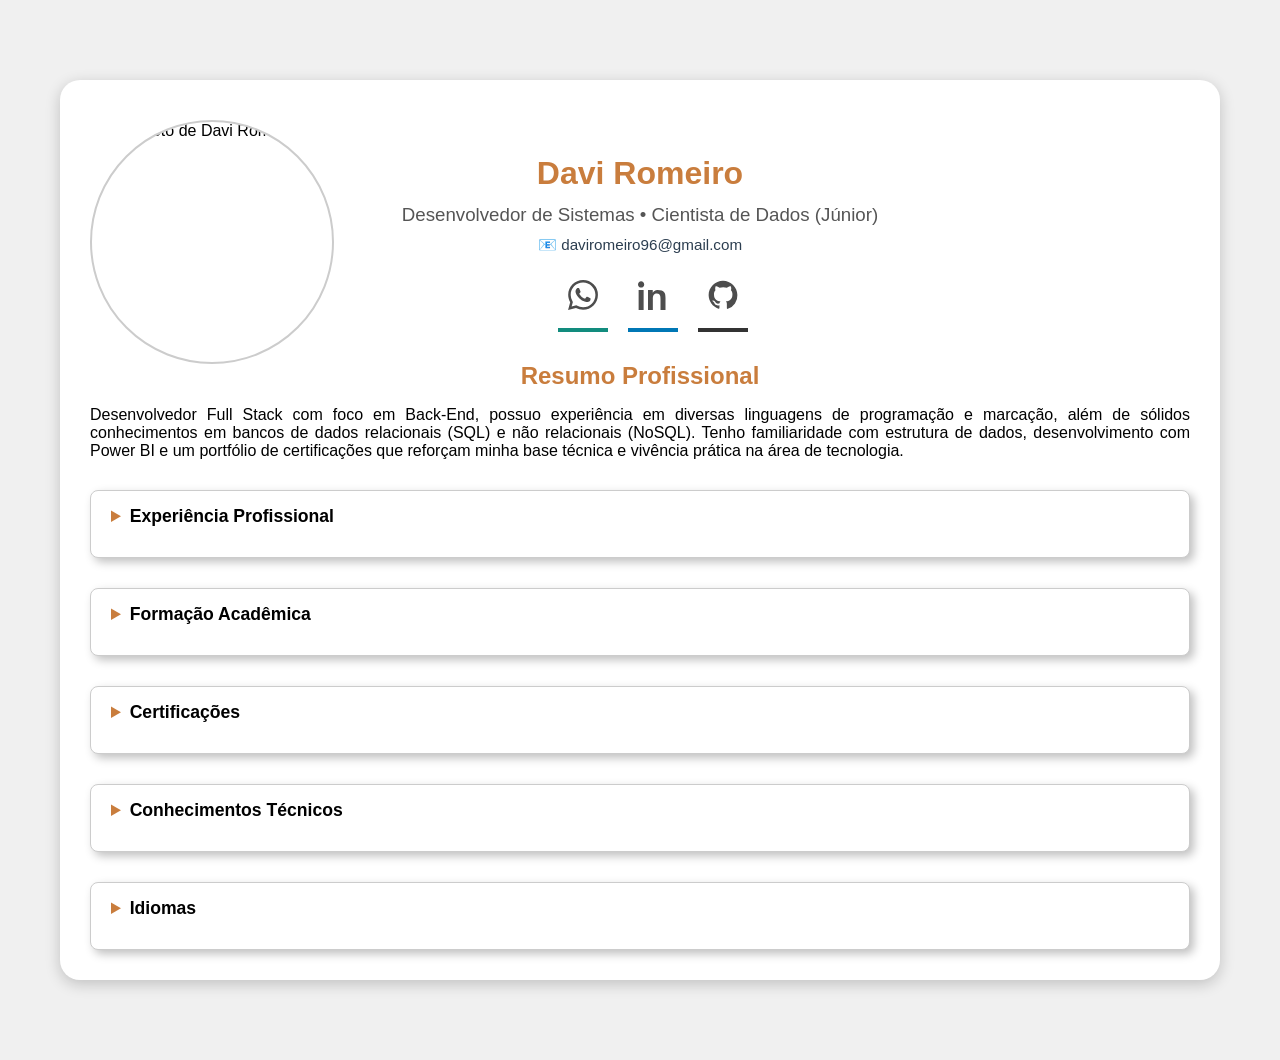
==== index.html @ 280e4596 "Update index.html" ====
<!DOCTYPE html>
<html lang="pt-BR">

<head>
    <meta charset="UTF-8" />
    <meta name="viewport" content="width=device-width, initial-scale=1" />
    <link rel="stylesheet" href="https://cdnjs.cloudflare.com/ajax/libs/animate.css/4.1.1/animate.min.css">
    <title>Davi Romeiro - Currículo</title>
    <style>
        ul {
            list-style: none;
        }

        .underline {
            width: 100%;
            height: 4px;
            margin-top: 8px;
            transition: opacity 0.3s ease;
        }

        .whatsapp-line {
            background-color: #128c7e;
        }

        .linkedin-line {
            background-color: #0077b5;
        }

        .github-line {
            background-color: #333;
        }

        .icon-content:hover .underline {
            opacity: 0;
        }

        .example-2 {
            display: flex;
            justify-content: center;
            align-items: center;
            margin: 0 auto;
        }

        .example-2 .icon-content {
            margin: 0 10px;
            position: relative;
        }

        .example-2 .icon-content .tooltip {
            position: absolute;
            top: -30px;
            left: 50%;
            transform: translateX(-50%);
            color: #fff;
            padding: 6px 10px;
            border-radius: 5px;
            opacity: 0;
            visibility: hidden;
            font-size: 14px;
            transition: all 0.3s ease;
        }

        .example-2 .icon-content:hover .tooltip {
            opacity: 1;
            visibility: visible;
            top: -50px;
        }

        .example-2 .icon-content a {
            position: relative;
            overflow: hidden;
            display: flex;
            justify-content: center;
            align-items: center;
            width: 50px;
            height: 50px;
            border-radius: 50%;
            color: #4d4d4d;
            background-color: #fff;
            transition: all 0.3s ease-in-out;
        }

        .example-2 .icon-content a:hover {
            box-shadow: 3px 2px 45px 0px rgb(0 0 0 / 12%);
        }

        .example-2 .icon-content a svg {
            position: relative;
            z-index: 1;
            width: 30px;
            height: 30px;
        }

        .example-2 .icon-content a:hover {
            color: white;
        }

        .example-2 .icon-content a .filled {
            position: absolute;
            top: auto;
            bottom: 0;
            left: 0;
            width: 100%;
            height: 0;
            background-color: #000;
            transition: all 0.3s ease-in-out;
        }

        .example-2 .icon-content a:hover .filled {
            height: 100%;
        }

        .example-2 .icon-content a[data-social="whatsapp"] .filled,
        .example-2 .icon-content a[data-social="whatsapp"]~.tooltip {
            background-color: #128c7e;
        }

        .example-2 .icon-content a[data-social="linkedin"] .filled,
        .example-2 .icon-content a[data-social="linkedin"]~.tooltip {
            background-color: #0077b5;
        }

        .example-2 .icon-content a[data-social="github"] .filled,
        .example-2 .icon-content a[data-social="github"]~.tooltip {
            background-color: #333;
        }

        body {
            margin: 0;
            padding: 40px;
            font-family: Arial, sans-serif;
            background-image: url('https://www.transparenttextures.com/patterns/paper-fibers.png');
            /* textura leve */
            background-color: #f0f0f0;
            /* cor de fundo neutra */
            background-size: auto;
            background-repeat: repeat;
        }

        h1,
        h2 {
            color: #c97d3d;
            text-align: center;
            margin-bottom: 12px;
        }

        h3 {
            margin-top: 0;
            margin-bottom: 20px;
            color: #555;
            font-weight: normal;
        }

        .header {
            margin: 0 0 0 0;
            text-align: center;
            margin-bottom: 30px;
        }

        .contact {
            font-size: 0.95em;
            margin-top: -10px;
            color: #555;
        }

        .contact a {
            color: #2c3e50;
            text-decoration: none;
        }

        section,
        details {
            margin-top: 30px;
        }

        details {
            background: #fff;
            border: 1px solid #ccc;
            border-radius: 8px;
            padding: 15px 20px;
            box-shadow: 4px 4px 10px rgba(0, 0, 0, 0.25);
        }

        summary {
            font-weight: bold;
            cursor: pointer;
            font-size: 1.1em;
            margin-bottom: 15px;
            outline: none;
        }

        summary::marker {
            color: #c97d3d;
        }

        summary:hover{
            color: #c97d3d;
        }

        ul {
            padding-left: 25px;
            margin-bottom: 0;
        }

        ul li {
            margin-bottom: 18px;
            line-height: 1.5;
        }

        /* Certificações - duas colunas */
        .cert-container {
            display: flex;
            gap: 40px;
            margin-top: 10px;
        }

        .cert-left,
        .cert-right {
            flex: 1;
            padding: 0 20px;
            list-style-position: inside;
            margin: 0;
        }

        /* Ícones - cards com texto abaixo */
        .icons-wrapper {
            border: 1px solid #ddd;
            border-radius: 10px;
            background-color: #fafafa;
            padding: 15px 20px;
            margin-top: 20px;
            margin-bottom: 20px;
        }

        .icons {
            display: flex;
            flex-wrap: wrap;
            gap: 25px;
            justify-content: center;
            align-items: flex-start;
        }

        .icon-box {
            background: white;
            border: 1px solid #ddd;
            border-radius: 10px;
            padding: 15px 10px 20px;
            box-shadow: 0 2px 6px rgb(0 0 0 / 0.1);
            display: flex;
            flex-direction: column;
            justify-content: center;
            align-items: center;
            width: 90px;
            transition: transform 0.2s ease;
            text-align: center;
        }

        .icon-box:hover {
            transform: translateY(-5px);
            box-shadow: 0 6px 12px rgb(0 0 0 / 0.15);
        }

        .icon-box img {
            width: 48px;
            height: 48px;
            margin-bottom: 10px;
        }

        .icon-label {
            font-size: 0.85rem;
            color: #444;
            font-weight: 600;
        }

        .timeline {
            position: relative;
            margin: 30px 0;
            padding-left: 30px;
            border-left: 2px solid #c97d3d;
        }

        .timeline-item {
            position: relative;
            margin-bottom: 30px;
        }

        .timeline-card {
            display: flex;
            gap: 20px;
            align-items: center;
            background-color: #fff;
            border: 1px solid #ccc;
            border-radius: 12px;
            padding: 15px 20px;
            box-shadow: 0 2px 6px rgba(0, 0, 0, 0.1);
            margin-left: 20px;
            /* para afastar da linha */
        }

        .timeline-item::before {
            content: "";
            position: absolute;
            top: 50%;
            left: -6px;
            transform: translateY(-50%);
            width: 10px;
            height: 10px;
            background-color: #c97d3d;
            border-radius: 50%;
            z-index: 1;
        }

        .timeline-card .date {
            font-weight: bold;
            font-size: 0.85rem;
            color: #555;
            min-width: 70px;
            text-align: right;
            line-height: 1.2;
        }

        .timeline-card .content {
            flex: 1;
            text-align: justify;
        }

        .container {
            max-width: 1100px;
            margin: 40px auto;
            background-color: white;
            border-radius: 20px;
            padding: 30px;
            box-shadow: 0 4px 15px rgba(0, 0, 0, 0.2);
        }

        .perfil {
            display: flex;
            margin: 10px 0 -230px 0;
        }

        @media (max-width: 600px) {
            .timeline-item {
                flex-direction: column !important;
                border: 1px solid #ccc;
                padding: 10px;
            }

            .date {
                width: 100% !important;
                border-right: none !important;
                border-bottom: 1px solid #ddd !important;
                padding-bottom: 8px;
                margin-bottom: 8px;
                text-align: left;
            }

            .content {
                padding-top: 0;
            }
        }

        @media (max-width: 1160px) {
            .perfil {
                all: unset;
            }
        }
    </style>
</head>

<body>
    <div class="container">
        <div class="header">
            <!-- Imagem do perfil -->
            <div class="perfil">
                <img src="img/DAVI ALVES ROMEIRO.jpg" alt="Foto de Davi Romeiro"
                    style="width: 240px; height: 240px; border-radius: 50%; object-fit: cover; border: 2px solid #ccc;" />
            </div>
            <h1 class="animate__fadeIn">Davi Romeiro</h1>
            <h3>Desenvolvedor de Sistemas • Cientista de Dados (Júnior)</h3>
            <div class="contact">
                <p>
                    📧 <a href="mailto:daviromeiro96@gmail.com">daviromeiro96@gmail.com</a><br />
                <ul class="example-2">
                    <!-- WhatsApp -->
                    <li class="icon-content">
                        <a data-social="whatsapp" aria-label="Whatsapp" href="https://wa.me/5511942271174"
                            target="_blank">
                            <div class="filled"></div>
                            <!-- MANTIDA COMO PEDIDO -->
                            <svg xml:space="preserve" viewBox="0 0 24 24" class="bi bi-whatsapp" fill="currentColor"
                                height="24" width="24" xmlns="http://www.w3.org/2000/svg">
                                <path fill="currentColor"
                                    d="M17.472 14.382c-.297-.149-1.758-.867-2.03-.967-.273-.099-.471-.148-.67.15-.197.297-.767.966-.94 1.164-.173.199-.347.223-.644.075-.297-.15-1.255-.463-2.39-1.475-.883-.788-1.48-1.761-1.653-2.059-.173-.297-.018-.458.13-.606.134-.133.298-.347.446-.52.149-.174.198-.298.298-.497.099-.198.05-.371-.025-.52-.075-.149-.669-1.612-.916-2.207-.242-.579-.487-.5-.669-.51-.173-.008-.371-.01-.57-.01-.198 0-.52.074-.792.372-.272.297-1.04 1.016-1.04 2.479 0 1.462 1.065 2.875 1.213 3.074.149.198 2.096 3.2 5.077 4.487.709.306 1.262.489 1.694.625.712.227 1.36.195 1.871.118.571-.085 1.758-.719 2.006-1.413.248-.694.248-1.289.173-1.413-.074-.124-.272-.198-.57-.347m-5.421 7.403h-.004a9.87 9.87 0 01-5.031-1.378l-.361-.214-3.741.982.998-3.648-.235-.374a9.86 9.86 0 01-1.51-5.26c.001-5.45 4.436-9.884 9.888-9.884 2.64 0 5.122 1.03 6.988 2.898a9.825 9.825 0 012.893 6.994c-.003 5.45-4.437 9.884-9.885 9.884m8.413-18.297A11.815 11.815 0 0012.05 0C5.495 0 .16 5.335.157 11.892c0 2.096.547 4.142 1.588 5.945L.057 24l6.305-1.654a11.882 11.882 0 005.683 1.448h.005c6.554 0 11.89-5.335 11.893-11.893a11.821 11.821 0 00-3.48-8.413Z">
                                </path>
                            </svg>
                        </a>
                        <div class="tooltip">Whatsapp</div>
                        <div class="underline whatsapp-line"></div>
                    </li>

                    <!-- LinkedIn -->
                    <li class="icon-content">
                        <a data-social="linkedin" aria-label="LinkedIn"
                            href="https://www.linkedin.com/in/davi-romeiro-334960344" target="_blank">
                            <div class="filled"></div>
                            <svg xmlns="http://www.w3.org/2000/svg" fill="currentColor" viewBox="0 0 24 24" height="24"
                                width="24">
                                <path
                                    d="M4.98 3.5C4.98 4.88 3.87 6 2.5 6S0 4.88 0 3.5 1.12 1 2.5 1 4.98 2.12 4.98 3.5zM.5 8h4V24h-4V8zm7.5 0h3.8v2.16h.05c.53-.99 1.82-2.16 3.75-2.16C21.3 8 22 10.44 22 14.3V24h-4v-8.54c0-2.04-.04-4.67-2.84-4.67-2.84 0-3.28 2.22-3.28 4.51V24H8V8z" />
                            </svg>
                        </a>
                        <div class="tooltip">LinkedIn</div>
                        <div class="underline linkedin-line"></div>
                    </li>

                    <!-- GitHub -->
                    <li class="icon-content">
                        <a data-social="github" aria-label="GitHub" href="https://github.com/davi-romeiro2"
                            target="_blank">
                            <div class="filled"></div>
                            <svg xmlns="http://www.w3.org/2000/svg" fill="currentColor" viewBox="0 0 24 24" height="24"
                                width="24">
                                <path
                                    d="M12 .5C5.73.5.5 5.73.5 12c0 5.08 3.29 9.39 7.86 10.92.58.11.79-.25.79-.56v-2.17c-3.2.69-3.88-1.37-3.88-1.37-.53-1.34-1.3-1.7-1.3-1.7-1.07-.73.08-.72.08-.72 1.18.08 1.8 1.22 1.8 1.22 1.05 1.8 2.75 1.28 3.42.98.11-.76.41-1.28.74-1.57-2.55-.29-5.23-1.28-5.23-5.72 0-1.26.45-2.29 1.2-3.1-.12-.3-.52-1.51.11-3.14 0 0 .97-.31 3.18 1.2a11.04 11.04 0 0 1 5.8 0c2.2-1.5 3.17-1.2 3.17-1.2.63 1.63.24 2.84.12 3.14.75.81 1.19 1.84 1.19 3.1 0 4.45-2.69 5.42-5.25 5.71.42.36.79 1.09.79 2.21v3.29c0 .31.2.68.8.56A10.99 10.99 0 0 0 23.5 12c0-6.27-5.23-11.5-11.5-11.5z" />
                            </svg>
                        </a>
                        <div class="tooltip">GitHub</div>
                        <div class="underline github-line"></div>
                    </li>
                </ul>

                </p>
            </div>
        </div>

        <section>
            <h2>Resumo Profissional</h2>
            <p style="text-align: justify;">
                Desenvolvedor Full Stack com foco em Back-End, possuo experiência em diversas linguagens de programação e marcação, além de sólidos conhecimentos em bancos de dados relacionais (SQL) e não relacionais (NoSQL). Tenho familiaridade com estrutura de dados, desenvolvimento com Power BI e um portfólio de certificações que reforçam minha base técnica e vivência prática na área de tecnologia.
            </p>
        </section>

        <details>
            <summary>Experiência Profissional</summary>
            <div class="timeline">
                <div class="timeline-item">
                    <div class="timeline-card">
                        <div class="date">
                            Out 2023<br />Dez 2024
                        </div>
                        <div class="content">
                            <strong>Esdeva Indústria Gráfica</strong> – Jovem Aprendiz:<br />
                            Criação e gerenciamento de bancos de dados com MySQL e Firebase, criação de e-commerce e
                            aplicativos com
                            TypeScript e Expo Go (delivery e música), desenvolvimento full stack com React e Node.js, e
                            design UX/UI.
                        </div>
                    </div>
                </div>
                <div class="timeline-item">
                    <div class="timeline-card">
                        <div class="date">
                            Nov 2023<br />Fev 2024
                        </div>
                        <div class="content">
                            <strong>Z3US.AI</strong> – Freelancer:<br />
                            Criação de GPS dinâmico com localização em tempo real e registro em MariaDB, dashboards e
                            PowerBI com login
                            seguro para clientes.
                        </div>
                    </div>
                </div>
                <div class="timeline-item">
                    <div class="timeline-card">
                        <div class="date">Mar 2025</div>
                        <div class="content">
                            <strong>FISK</strong> – Serviço sob demanda:<br />
                            Aulas de inglês para crianças e adolescentes com conversação, gramática e vocabulário.
                        </div>
                    </div>
                </div>
                <div class="timeline-item">
                    <div class="timeline-card">
                        <div class="date">Mai 2025</div>
                        <div class="content">
                            <strong>ROJEMAC</strong> – Jovem Aprendiz:<br />
                            Gerenciamento e suporte de sistemas WMS e ERP, criação de automações em Python.
                        </div>
                    </div>
                </div>
            </div>
        </details>

        <details>
            <summary>Formação Acadêmica</summary>
            <ul>
                <li><strong>• Graduação – Inteligência em Análise de Dados</strong>, SENAI Santo Amaro (01/25 – 12/26,
                    cursando)</li>
                <li><strong>• Técnico – Desenvolvimento de Sistemas</strong>, SENAI Suzana Dias (01/22 – 12/24)</li>
                <li><strong>• Ensino médio</strong>, SESI Suzana Dias (01/21 – 12/24)</li>
            </ul>
        </details>

        <details>
            <summary>Certificações</summary>
            <div class="cert-container">
                <ul class="cert-left">
                    <li>• Looker Studio – Do básico ao avançado</li>
                    <li>• CNA Master in English</li>
                    <li>• Cambridge test</li>
                    <li>• Desvendando o 5G (SENAI)</li>
                    <li>• Desvendando a Indústria 4.0 (SENAI)</li>
                    <li>• Desvendando a Blockchain (SENAI)</li>
                    <li>• Design UX e UI (SENAI)</li>
                </ul>
                <ul class="cert-right">
                    <li>• Preparação para o Mundo do Trabalho (SENAI)</li>
                    <li>• Empreender (SENAI)</li>
                    <li>• Web 3.0 (SENAI)</li>
                    <li>• Economia Circular (SENAI)</li>
                    <li>• Privacidade e Proteção de Dados (LGPD)</li>
                    <li>• Competência Transversal – Segurança no Trabalho</li>
                </ul>
            </div>
        </details>

        <details>
            <summary>Conhecimentos Técnicos</summary>

            <!-- Linguagens -->
            <div class="icons-wrapper">
                <h3 style="text-align:center; margin-bottom: 15px;">Linguagens</h3>
                <div class="icons">
                    <div class="icon-box">
                        <img src="https://cdn.jsdelivr.net/gh/devicons/devicon/icons/python/python-original.svg"
                            alt="Python" />
                        <div class="icon-label">Python</div>
                    </div>
                    <div class="icon-box">
                        <img src="https://cdn.jsdelivr.net/gh/devicons/devicon/icons/javascript/javascript-original.svg"
                            alt="JavaScript" />
                        <div class="icon-label">JavaScript</div>
                    </div>
                    <div class="icon-box">
                        <img src="https://cdn.jsdelivr.net/gh/devicons/devicon/icons/java/java-original.svg"
                            alt="Java" />
                        <div class="icon-label">Java</div>
                    </div>
                    <div class="icon-box">
                        <img src="https://cdn.jsdelivr.net/gh/devicons/devicon/icons/php/php-original.svg" alt="PHP" />
                        <div class="icon-label">PHP</div>
                    </div>
                    <div class="icon-box">
                        <img src="https://cdn.jsdelivr.net/gh/devicons/devicon/icons/html5/html5-original.svg"
                            alt="HTML" />
                        <div class="icon-label">HTML</div>
                    </div>
                    <div class="icon-box">
                        <img src="https://cdn.jsdelivr.net/gh/devicons/devicon/icons/css3/css3-original.svg"
                            alt="CSS" />
                        <div class="icon-label">CSS</div>
                    </div>
                    <div class="icon-box">
                        <img src="https://cdn.jsdelivr.net/gh/devicons/devicon/icons/typescript/typescript-original.svg"
                            alt="TypeScript" />
                        <div class="icon-label">TypeScript</div>
                    </div>
                    <div class="icon-box">
                        <img src="https://cdn.jsdelivr.net/gh/devicons/devicon/icons/mysql/mysql-original.svg"
                            alt="SQL" />
                        <div class="icon-label">SQL</div>
                    </div>
                </div>
            </div>

            <!-- Tecnologias -->
            <div class="icons-wrapper">
                <h3 style="text-align:center; margin-bottom: 25px;">Tecnologias | Softwares</h3>

                <!-- Ferramentas de Desenvolvimento -->
                <div style="margin-bottom: 40px;">
                    <h4 style="text-align:center; margin-top: 40px; margin-bottom: 10px;">Ferramentas de Desenvolvimento
                    </h4>
                    <div class="icons" style="display: flex; flex-wrap: wrap; justify-content: center; gap: 20px;">
                        <div class="icon-box">
                            <img src="https://cdn.jsdelivr.net/gh/devicons/devicon/icons/git/git-original.svg"
                                alt="Git" />
                            <div class="icon-label">Git</div>
                        </div>
                        <div class="icon-box">
                            <img src="https://cdn.jsdelivr.net/gh/devicons/devicon/icons/github/github-original.svg"
                                alt="GitHub" />
                            <div class="icon-label">GitHub</div>
                        </div>
                        <div class="icon-box">
                            <img src="https://cdn.jsdelivr.net/gh/devicons/devicon/icons/vscode/vscode-original.svg"
                                alt="VS Code" />
                            <div class="icon-label">VS Code</div>
                        </div>
                        <div class="icon-box">
                            <img src="https://cdn.jsdelivr.net/gh/devicons/devicon/icons/eclipse/eclipse-original.svg"
                                alt="Eclipse" />
                            <div class="icon-label">Eclipse</div>
                        </div>
                        <div class="icon-box">
                            <img src="https://cdn.jsdelivr.net/gh/devicons/devicon/icons/nodejs/nodejs-original.svg"
                                alt="Node.js" />
                            <div class="icon-label">Node.js</div>
                        </div>
                        <div class="icon-box">
                            <img src="https://cdn.jsdelivr.net/gh/devicons/devicon/icons/jupyter/jupyter-original.svg"
                                alt="Jupyter" />
                            <div class="icon-label">Jupyter</div>
                        </div>
                        <div class="icon-box">
                            <img src="https://cdn.jsdelivr.net/gh/devicons/devicon/icons/androidstudio/androidstudio-original.svg"
                                alt="Android Studio" />
                            <div class="icon-label">Android St.</div>
                        </div>
                        <div class="icon-box">
                            <img src="https://cdn.jsdelivr.net/gh/simple-icons/simple-icons/icons/expo.svg"
                                alt="Expo Go" style="height: 46px;" />
                            <div class="icon-label">Expo Go</div>
                        </div>
                    </div>
                </div>

                <!-- Cloud, DevOps & Containers -->
                <div style="margin-bottom: 40px;">
                    <h4 style="text-align:center; margin-top: 40px; margin-bottom: 10px;">Cloud, DevOps & Containers
                    </h4>
                    <div class="icons" style="display: flex; flex-wrap: wrap; justify-content: center; gap: 20px;">
                        <div class="icon-box">
                            <img src="https://cdn.jsdelivr.net/gh/devicons/devicon/icons/docker/docker-original.svg"
                                alt="Docker" />
                            <div class="icon-label">Docker</div>
                        </div>
                        <div class="icon-box">
                            <img src="https://cdn.jsdelivr.net/gh/devicons/devicon/icons/apache/apache-original.svg"
                                alt="Apache" />
                            <div class="icon-label">Apache</div>
                        </div>
                        <div class="icon-box">
                            <img src="https://raw.githubusercontent.com/devicons/devicon/master/icons/amazonwebservices/amazonwebservices-original-wordmark.svg"
                                alt="AWS" />
                            <div class="icon-label">AWS</div>
                        </div>
                        <div class="icon-box">
                            <img src="https://jwt.io/img/pic_logo.svg" alt="JWT" style="height: 40px;" />
                            <div class="icon-label">JWT</div>
                        </div>
                    </div>
                </div>

                <!-- Design & Visualização -->
                <div style="margin-bottom: 40px;">
                    <h4 style="text-align:center; margin-top: 40px; margin-bottom: 10px;">Design & Visualização</h4>
                    <div class="icons" style="display: flex; flex-wrap: wrap; justify-content: center; gap: 20px;">
                        <div class="icon-box">
                            <img src="https://cdn.jsdelivr.net/gh/devicons/devicon/icons/figma/figma-original.svg"
                                alt="Figma" style="height: 42px;" />
                            <div class="icon-label">Figma</div>
                        </div>
                        <div class="icon-box">
                            <img src="https://cdn.jsdelivr.net/npm/simple-icons@v11/icons/looker.svg"
                                alt="Looker Studio" style="height: 40px;" />
                            <div class="icon-label">Looker St.</div>
                        </div>
                        <div class="icon-box">
                            <img src="https://cdn.jsdelivr.net/npm/simple-icons@v11/icons/microsoftexcel.svg"
                                alt="Excel"
                                style="height: 40px; filter: invert(16%) sepia(89%) saturate(2666%) hue-rotate(91deg) brightness(90%) contrast(95%);" />
                            <div class="icon-label">Excel</div>
                        </div>
                    </div>
                </div>

                <!-- Outros Softwares -->
                <div style="margin-bottom: 40px;">
                    <h4 style="text-align:center; margin-top: 40px; margin-bottom: 10px;">Outros Softwares</h4>
                    <div class="icons" style="display: flex; flex-wrap: wrap; justify-content: center; gap: 20px;">
                        <div class="icon-box">
                            <img src="https://cdn.jsdelivr.net/gh/devicons/devicon/icons/linux/linux-original.svg"
                                alt="Linux" style="height: 40px;" />
                            <div class="icon-label">Linux</div>
                        </div>
                        <div class="icon-box">
                            <img src="https://cdn.jsdelivr.net/gh/devicons/devicon/icons/jira/jira-original.svg"
                                alt="Jira" style="height: 40px;" />
                            <div class="icon-label">Jira</div>
                        </div>
                        <div class="icon-box">
                            <img src="https://cdn.jsdelivr.net/gh/devicons/devicon/icons/trello/trello-plain.svg"
                                alt="Trello" style="height: 40px;" />
                            <div class="icon-label">Trello</div>
                        </div>
                    </div>
                </div>
            </div>


            <!-- Bancos de dados -->
            <div class="icons-wrapper">
                <h3 style="text-align:center; margin-bottom: 15px;">Bancos de dados</h3>
                <div class="icons">
                    <div class="icon-box">
                        <img src="https://cdn.jsdelivr.net/gh/devicons/devicon/icons/firebase/firebase-plain.svg"
                            alt="Firebase" />
                        <div class="icon-label">Firebase</div>
                    </div>
                    <div class="icon-box">
                        <img src="https://cdn.jsdelivr.net/gh/devicons/devicon/icons/mysql/mysql-original.svg"
                            alt="MySQL" />
                        <div class="icon-label">MySQL</div>
                    </div>
                    <div class="icon-box">
                        <img src="https://cdn.jsdelivr.net/gh/devicons/devicon/icons/sqlite/sqlite-original.svg"
                            alt="SQLite" />
                        <div class="icon-label">SQLite</div>
                    </div>
                    <div class="icon-box">
                        <img src="https://cdn.jsdelivr.net/gh/devicons/devicon/icons/mongodb/mongodb-original.svg"
                            alt="MongoDB" />
                        <div class="icon-label">MongoDB</div>
                    </div>
                    <div class="icon-box">
                        <img src="https://cdn.jsdelivr.net/gh/devicons/devicon/icons/mariadb/mariadb-original.svg"
                            alt="MariaDB" />
                        <div class="icon-label">MariaDB</div>
                    </div>
                </div>
            </div>

            <!-- Frameworks e bibliotecas -->
            <div class="icons-wrapper">
                <h3 style="text-align:center; margin-bottom: 15px;">Frameworks e bibliotecas</h3>
                <div class="icons">
                    <div class="icon-box">
                        <img src="https://cdn.jsdelivr.net/gh/devicons/devicon/icons/react/react-original.svg"
                            alt="React" />
                        <div class="icon-label">React</div>
                    </div>
                    <div class="icon-box">
                        <img src="https://cdn.jsdelivr.net/gh/devicons/devicon/icons/bootstrap/bootstrap-original.svg"
                            alt="Bootstrap" />
                        <div class="icon-label">Bootstrap</div>
                    </div>
                    <div class="icon-box">
                        <img src="https://cdn.jsdelivr.net/gh/devicons/devicon/icons/nextjs/nextjs-original.svg"
                            alt="Next.js" />
                        <div class="icon-label">Next.js</div>
                    </div>
                    <div class="icon-box">
                        <img src="https://cdn.jsdelivr.net/gh/devicons/devicon/icons/flask/flask-original.svg"
                            alt="Flask" />
                        <div class="icon-label">Flask</div>
                    </div>
                    <div class="icon-box">
                        <img src="https://cdn.jsdelivr.net/gh/devicons/devicon/icons/sequelize/sequelize-original.svg"
                            alt="Sequelize" />
                        <div class="icon-label">Sequelize</div>
                    </div>
                    <div class="icon-box">
                        <img src="https://cdn-icons-png.flaticon.com/512/2721/2721286.png" alt="Scrum"
                            style="height: 46px;" />
                        <div class="icon-label">Scrum</div>
                    </div>
                    <div class="icon-box">
                        <img src="https://cdn.jsdelivr.net/gh/devicons/devicon/icons/numpy/numpy-original.svg"
                            alt="NumPy" />
                        <div class="icon-label">NumPy</div>
                    </div>
                    <div class="icon-box">
                        <img src="https://cdn.jsdelivr.net/gh/devicons/devicon/icons/python/python-original.svg"
                            alt="Python" style="height: 46px;" />
                        <div class="icon-label">Pygame</div>
                    </div>

                </div>
            </div>

        </details>

        <details>
            <summary>Idiomas</summary>
            <ul>
                <li>Português – Língua Nativa</li>
                <li>Inglês – Avançado</li>
            </ul>
        </details>
    </div>
</body>

</html>
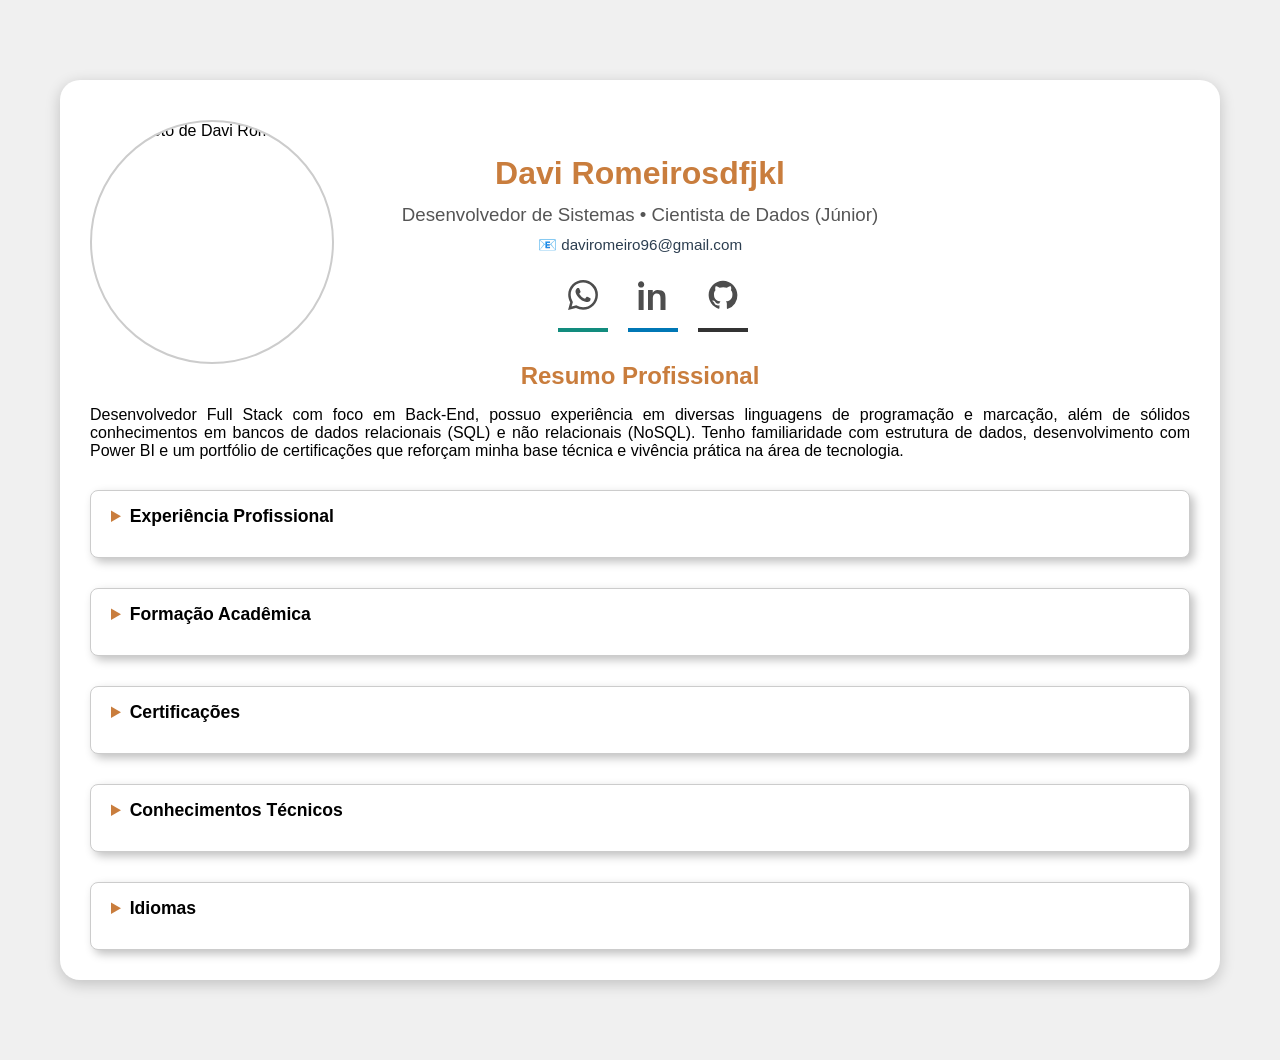
==== commit b85bcff4: "Update index.html" ====
--- a/index.html
+++ b/index.html
@@ -375,7 +375,7 @@
                 <img src="img/DAVI ALVES ROMEIRO.jpg" alt="Foto de Davi Romeiro"
                     style="width: 240px; height: 240px; border-radius: 50%; object-fit: cover; border: 2px solid #ccc;" />
             </div>
-            <h1 class="animate__fadeIn">Davi Romeiro</h1>
+            <h1 class="animate__fadeIn">Davi Romeirosdfjkl</h1>
             <h3>Desenvolvedor de Sistemas • Cientista de Dados (Júnior)</h3>
             <div class="contact">
                 <p>
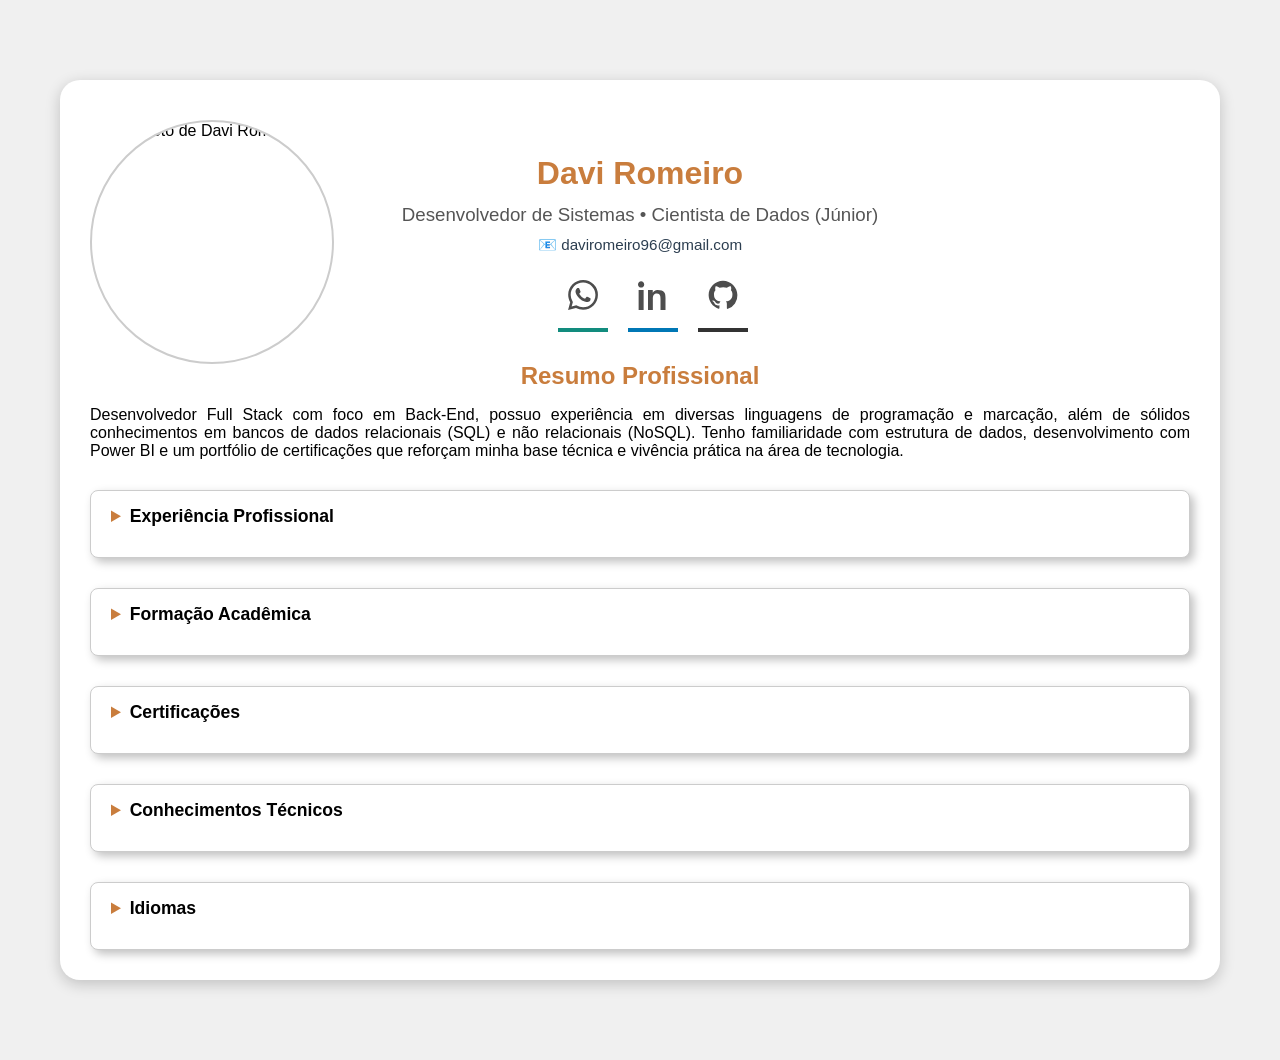
==== commit 9d988e9e: "Update index.html" ====
--- a/index.html
+++ b/index.html
@@ -375,7 +375,7 @@
                 <img src="img/DAVI ALVES ROMEIRO.jpg" alt="Foto de Davi Romeiro"
                     style="width: 240px; height: 240px; border-radius: 50%; object-fit: cover; border: 2px solid #ccc;" />
             </div>
-            <h1 class="animate__fadeIn">Davi Romeirosdfjkl</h1>
+            <h1 class="animate__fadeIn">Davi Romeiro</h1>
             <h3>Desenvolvedor de Sistemas • Cientista de Dados (Júnior)</h3>
             <div class="contact">
                 <p>
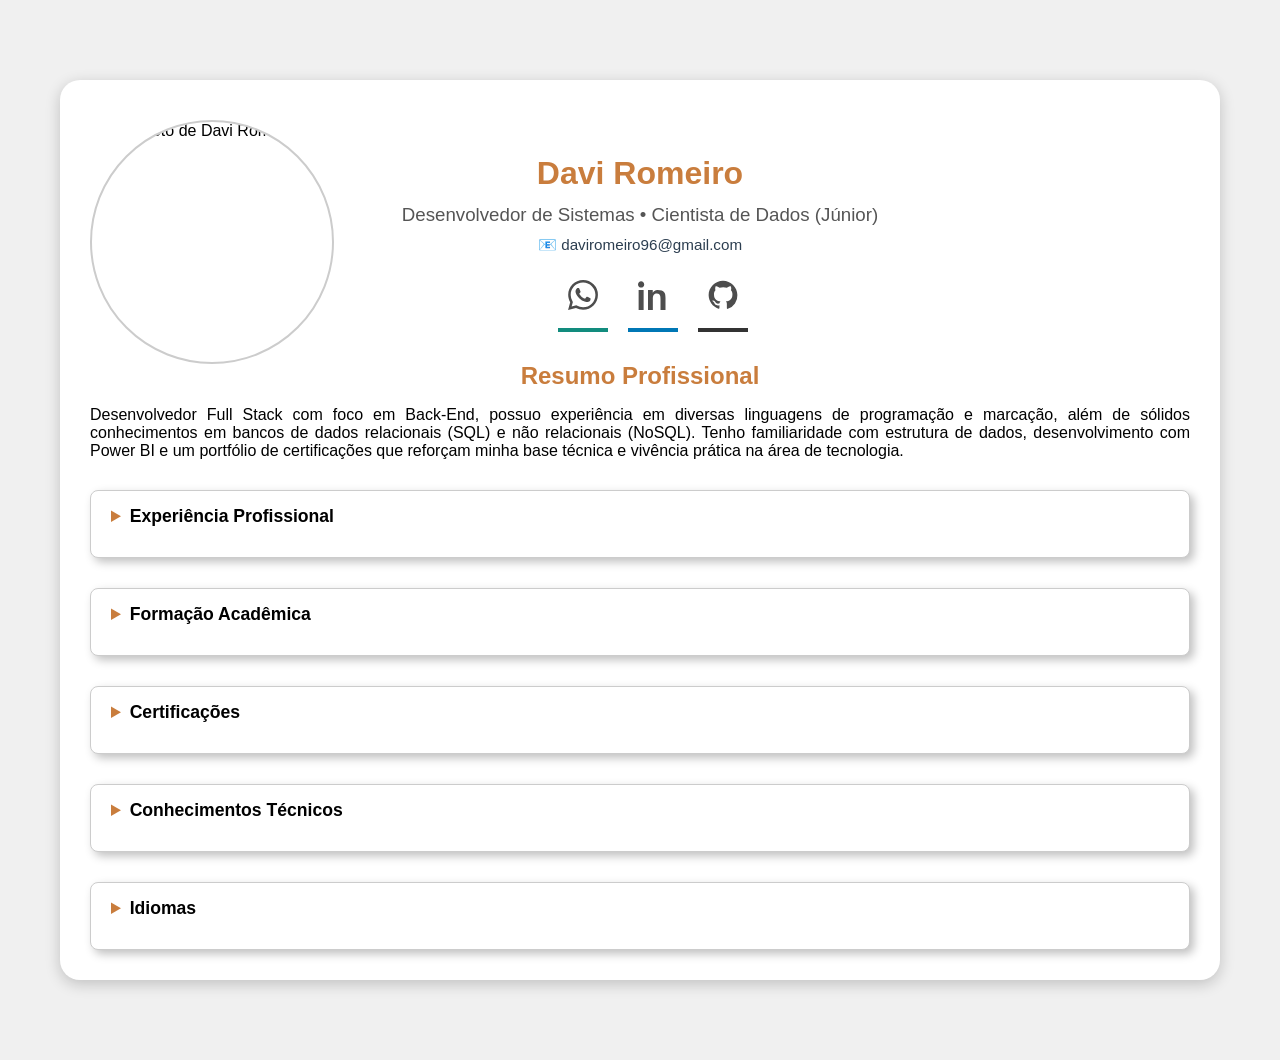
==== commit 6ce704b6: "Add files via upload" ====
--- a/index.html
+++ b/index.html
@@ -174,10 +174,13 @@
         }
 
         details {
+            max-width: 100%;
+            overflow-x: hidden;
             background: #fff;
             border: 1px solid #ccc;
             border-radius: 8px;
             padding: 15px 20px;
+            box-sizing: border-box;
             box-shadow: 4px 4px 10px rgba(0, 0, 0, 0.25);
         }
 
@@ -193,7 +196,7 @@
             color: #c97d3d;
         }
 
-        summary:hover{
+        summary:hover {
             color: #c97d3d;
         }
 
@@ -210,7 +213,6 @@
         /* Certificações - duas colunas */
         .cert-container {
             display: flex;
-            gap: 40px;
             margin-top: 10px;
         }
 
@@ -273,6 +275,9 @@
         }
 
         .timeline {
+            display: flex;
+            flex-direction: column;
+            gap: 15px;
             position: relative;
             margin: 30px 0;
             padding-left: 30px;
@@ -351,11 +356,12 @@
                 border-bottom: 1px solid #ddd !important;
                 padding-bottom: 8px;
                 margin-bottom: 8px;
-                text-align: left;
+                text-align: center;
             }
 
             .content {
                 padding-top: 0;
+                margin: 0 auto;
             }
         }
 
@@ -436,18 +442,21 @@
         <section>
             <h2>Resumo Profissional</h2>
             <p style="text-align: justify;">
-                Desenvolvedor Full Stack com foco em Back-End, possuo experiência em diversas linguagens de programação e marcação, além de sólidos conhecimentos em bancos de dados relacionais (SQL) e não relacionais (NoSQL). Tenho familiaridade com estrutura de dados, desenvolvimento com Power BI e um portfólio de certificações que reforçam minha base técnica e vivência prática na área de tecnologia.
+                Desenvolvedor Full Stack com foco em Back-End, possuo experiência em diversas linguagens de programação
+                e marcação, além de sólidos conhecimentos em bancos de dados relacionais (SQL) e não relacionais
+                (NoSQL). Tenho familiaridade com estrutura de dados, desenvolvimento com Power BI e um portfólio de
+                certificações que reforçam minha base técnica e vivência prática na área de tecnologia.
             </p>
         </section>
 
         <details>
             <summary>Experiência Profissional</summary>
             <div class="timeline">
+                <div class="date">
+                    Out 2023<br />Dez 2024
+                </div>
                 <div class="timeline-item">
                     <div class="timeline-card">
-                        <div class="date">
-                            Out 2023<br />Dez 2024
-                        </div>
                         <div class="content">
                             <strong>Esdeva Indústria Gráfica</strong> – Jovem Aprendiz:<br />
                             Criação e gerenciamento de bancos de dados com MySQL e Firebase, criação de e-commerce e
@@ -457,11 +466,12 @@
                         </div>
                     </div>
                 </div>
+                <div class="date">
+                    Nov 2023<br />Fev 2024
+                </div>
                 <div class="timeline-item">
                     <div class="timeline-card">
-                        <div class="date">
-                            Nov 2023<br />Fev 2024
-                        </div>
+
                         <div class="content">
                             <strong>Z3US.AI</strong> – Freelancer:<br />
                             Criação de GPS dinâmico com localização em tempo real e registro em MariaDB, dashboards e
@@ -470,18 +480,18 @@
                         </div>
                     </div>
                 </div>
+                <div class="date">Mar 2025</div>
                 <div class="timeline-item">
                     <div class="timeline-card">
-                        <div class="date">Mar 2025</div>
                         <div class="content">
                             <strong>FISK</strong> – Serviço sob demanda:<br />
                             Aulas de inglês para crianças e adolescentes com conversação, gramática e vocabulário.
                         </div>
                     </div>
                 </div>
+                <div class="date">Mai 2025</div>
                 <div class="timeline-item">
                     <div class="timeline-card">
-                        <div class="date">Mai 2025</div>
                         <div class="content">
                             <strong>ROJEMAC</strong> – Jovem Aprendiz:<br />
                             Gerenciamento e suporte de sistemas WMS e ERP, criação de automações em Python.
@@ -791,4 +801,4 @@
     </div>
 </body>
 
-</html>
+</html>
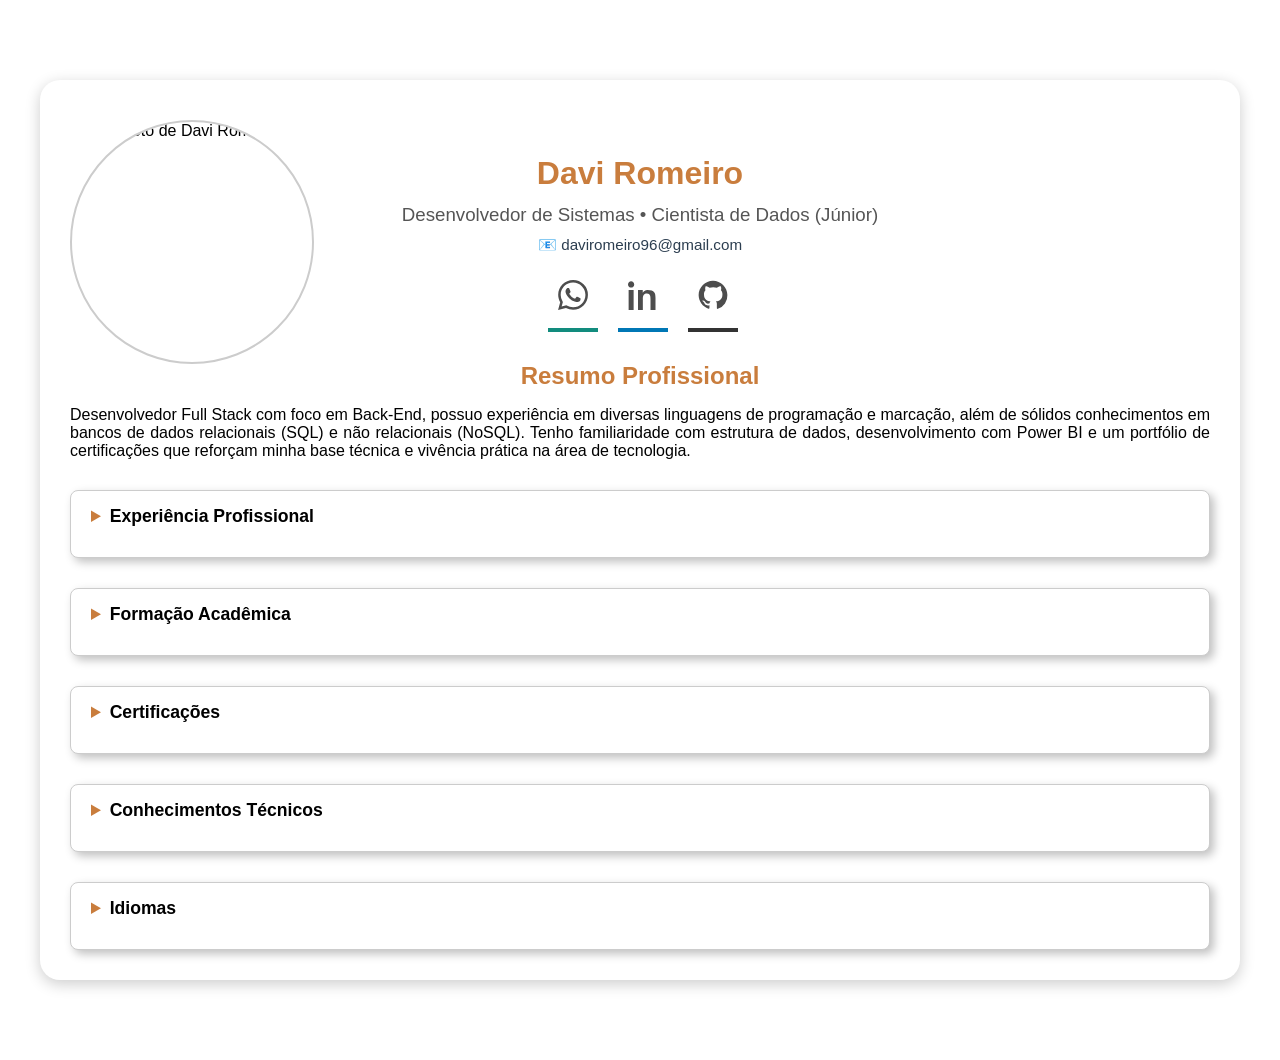
==== commit 84102ba6: "Add files via upload" ====
--- a/index.html
+++ b/index.html
@@ -39,6 +39,7 @@
             justify-content: center;
             align-items: center;
             margin: 0 auto;
+            margin-right: 20px;
         }
 
         .example-2 .icon-content {
@@ -129,12 +130,10 @@
             margin: 0;
             padding: 40px;
             font-family: Arial, sans-serif;
-            background-image: url('https://www.transparenttextures.com/patterns/paper-fibers.png');
-            /* textura leve */
-            background-color: #f0f0f0;
+            background-image: url('img/bg.svg');
             /* cor de fundo neutra */
-            background-size: auto;
-            background-repeat: repeat;
+            background-size: cover;
+            background-repeat: no-repeat;
         }
 
         h1,
@@ -330,7 +329,7 @@
         }
 
         .container {
-            max-width: 1100px;
+            max-width: 1200px;
             margin: 40px auto;
             background-color: white;
             border-radius: 20px;
@@ -343,11 +342,33 @@
             margin: 10px 0 -230px 0;
         }
 
+        .perfil img {
+            width: 240px;
+            height: 240px;
+            border-radius: 50%;
+            object-fit: cover;
+            border: 2px solid #ccc;
+        }
+
         @media (max-width: 600px) {
+
+            .formacao li,
+            strong {
+                font-size: 12px;
+            }
+
+            .perfil img {
+                width: 140px;
+                height: 140px;
+                border-radius: 50%;
+                object-fit: cover;
+                border: 2px solid #ccc;
+            }
+
             .timeline-item {
                 flex-direction: column !important;
-                border: 1px solid #ccc;
-                padding: 10px;
+                /* border: 1px solid #ccc; */
+                padding: 0px;
             }
 
             .date {
@@ -363,6 +384,44 @@
                 padding-top: 0;
                 margin: 0 auto;
             }
+
+            .cert-container li {
+                font-size: 11px;
+                margin-right: -20px;
+            }
+
+            .cert-container {
+                display: flex;
+                margin-top: 10px;
+                margin-right: 50px;
+            }
+
+            .cert-left,
+            .cert-right {
+                flex: 1;
+                padding: 0 12px;
+                list-style-position: inside;
+                margin: 0;
+            }
+
+            .icon-box {
+                width: 60px;
+                height: 60px;
+                margin-bottom: 10px;
+            }
+
+            .timeline-card {
+                display: flex;
+                align-items: center;
+                background-color: #fff;
+                border: 1px solid #ccc;
+                border-radius: 12px;
+                padding: 10% 5%;
+                box-shadow: 0 2px 6px rgba(0, 0, 0, 0.1);
+                margin-left: 10px;
+                font-size: 10px;
+                /* para afastar da linha */
+            }
         }
 
         @media (max-width: 1160px) {
@@ -378,8 +437,7 @@
         <div class="header">
             <!-- Imagem do perfil -->
             <div class="perfil">
-                <img src="img/DAVI ALVES ROMEIRO.jpg" alt="Foto de Davi Romeiro"
-                    style="width: 240px; height: 240px; border-radius: 50%; object-fit: cover; border: 2px solid #ccc;" />
+                <img src="img/DAVI ALVES ROMEIRO.jpg" alt="Foto de Davi Romeiro" />
             </div>
             <h1 class="animate__fadeIn">Davi Romeiro</h1>
             <h3>Desenvolvedor de Sistemas • Cientista de Dados (Júnior)</h3>
@@ -501,7 +559,7 @@
             </div>
         </details>
 
-        <details>
+        <details class="formacao">
             <summary>Formação Acadêmica</summary>
             <ul>
                 <li><strong>• Graduação – Inteligência em Análise de Dados</strong>, SENAI Santo Amaro (01/25 – 12/26,
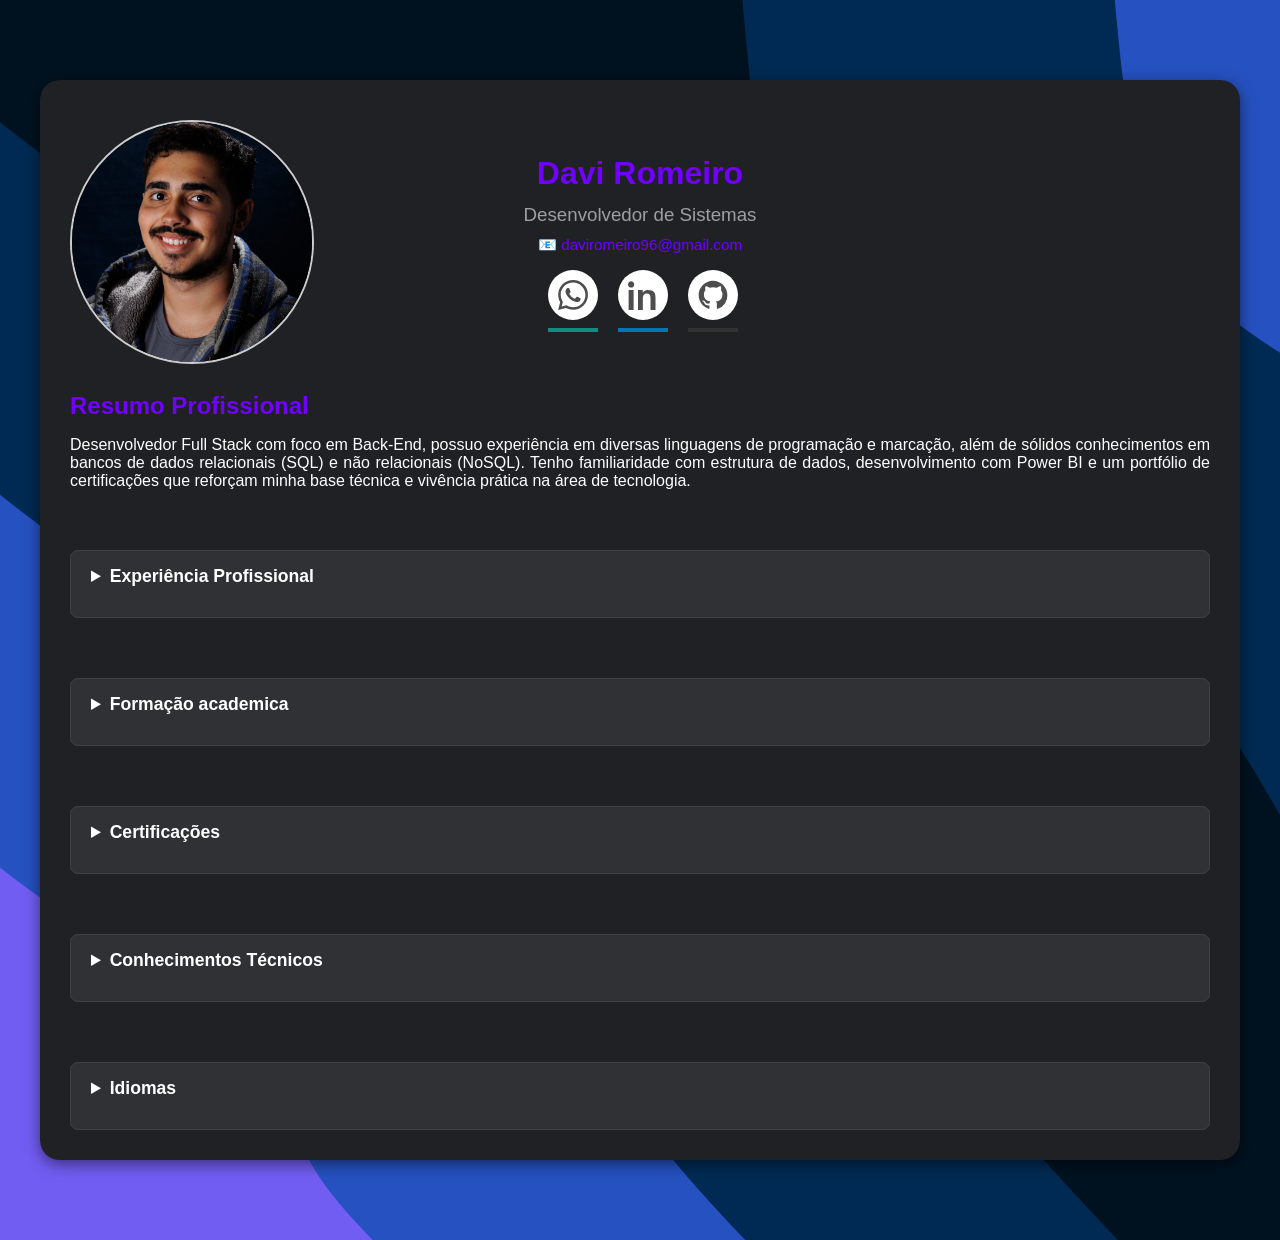
==== commit dbd05ddc: "Add files via upload" ====
--- a/index.html
+++ b/index.html
@@ -5,431 +5,8 @@
     <meta charset="UTF-8" />
     <meta name="viewport" content="width=device-width, initial-scale=1" />
     <link rel="stylesheet" href="https://cdnjs.cloudflare.com/ajax/libs/animate.css/4.1.1/animate.min.css">
-    <title>Davi Romeiro - Currículo</title>
-    <style>
-        ul {
-            list-style: none;
-        }
-
-        .underline {
-            width: 100%;
-            height: 4px;
-            margin-top: 8px;
-            transition: opacity 0.3s ease;
-        }
-
-        .whatsapp-line {
-            background-color: #128c7e;
-        }
-
-        .linkedin-line {
-            background-color: #0077b5;
-        }
-
-        .github-line {
-            background-color: #333;
-        }
-
-        .icon-content:hover .underline {
-            opacity: 0;
-        }
-
-        .example-2 {
-            display: flex;
-            justify-content: center;
-            align-items: center;
-            margin: 0 auto;
-            margin-right: 20px;
-        }
-
-        .example-2 .icon-content {
-            margin: 0 10px;
-            position: relative;
-        }
-
-        .example-2 .icon-content .tooltip {
-            position: absolute;
-            top: -30px;
-            left: 50%;
-            transform: translateX(-50%);
-            color: #fff;
-            padding: 6px 10px;
-            border-radius: 5px;
-            opacity: 0;
-            visibility: hidden;
-            font-size: 14px;
-            transition: all 0.3s ease;
-        }
-
-        .example-2 .icon-content:hover .tooltip {
-            opacity: 1;
-            visibility: visible;
-            top: -50px;
-        }
-
-        .example-2 .icon-content a {
-            position: relative;
-            overflow: hidden;
-            display: flex;
-            justify-content: center;
-            align-items: center;
-            width: 50px;
-            height: 50px;
-            border-radius: 50%;
-            color: #4d4d4d;
-            background-color: #fff;
-            transition: all 0.3s ease-in-out;
-        }
-
-        .example-2 .icon-content a:hover {
-            box-shadow: 3px 2px 45px 0px rgb(0 0 0 / 12%);
-        }
-
-        .example-2 .icon-content a svg {
-            position: relative;
-            z-index: 1;
-            width: 30px;
-            height: 30px;
-        }
-
-        .example-2 .icon-content a:hover {
-            color: white;
-        }
-
-        .example-2 .icon-content a .filled {
-            position: absolute;
-            top: auto;
-            bottom: 0;
-            left: 0;
-            width: 100%;
-            height: 0;
-            background-color: #000;
-            transition: all 0.3s ease-in-out;
-        }
-
-        .example-2 .icon-content a:hover .filled {
-            height: 100%;
-        }
-
-        .example-2 .icon-content a[data-social="whatsapp"] .filled,
-        .example-2 .icon-content a[data-social="whatsapp"]~.tooltip {
-            background-color: #128c7e;
-        }
-
-        .example-2 .icon-content a[data-social="linkedin"] .filled,
-        .example-2 .icon-content a[data-social="linkedin"]~.tooltip {
-            background-color: #0077b5;
-        }
-
-        .example-2 .icon-content a[data-social="github"] .filled,
-        .example-2 .icon-content a[data-social="github"]~.tooltip {
-            background-color: #333;
-        }
-
-        body {
-            margin: 0;
-            padding: 40px;
-            font-family: Arial, sans-serif;
-            background-image: url('img/bg.svg');
-            /* cor de fundo neutra */
-            background-size: cover;
-            background-repeat: no-repeat;
-        }
-
-        h1,
-        h2 {
-            color: #c97d3d;
-            text-align: center;
-            margin-bottom: 12px;
-        }
-
-        h3 {
-            margin-top: 0;
-            margin-bottom: 20px;
-            color: #555;
-            font-weight: normal;
-        }
-
-        .header {
-            margin: 0 0 0 0;
-            text-align: center;
-            margin-bottom: 30px;
-        }
-
-        .contact {
-            font-size: 0.95em;
-            margin-top: -10px;
-            color: #555;
-        }
-
-        .contact a {
-            color: #2c3e50;
-            text-decoration: none;
-        }
-
-        section,
-        details {
-            margin-top: 30px;
-        }
-
-        details {
-            max-width: 100%;
-            overflow-x: hidden;
-            background: #fff;
-            border: 1px solid #ccc;
-            border-radius: 8px;
-            padding: 15px 20px;
-            box-sizing: border-box;
-            box-shadow: 4px 4px 10px rgba(0, 0, 0, 0.25);
-        }
-
-        summary {
-            font-weight: bold;
-            cursor: pointer;
-            font-size: 1.1em;
-            margin-bottom: 15px;
-            outline: none;
-        }
-
-        summary::marker {
-            color: #c97d3d;
-        }
-
-        summary:hover {
-            color: #c97d3d;
-        }
-
-        ul {
-            padding-left: 25px;
-            margin-bottom: 0;
-        }
-
-        ul li {
-            margin-bottom: 18px;
-            line-height: 1.5;
-        }
-
-        /* Certificações - duas colunas */
-        .cert-container {
-            display: flex;
-            margin-top: 10px;
-        }
-
-        .cert-left,
-        .cert-right {
-            flex: 1;
-            padding: 0 20px;
-            list-style-position: inside;
-            margin: 0;
-        }
-
-        /* Ícones - cards com texto abaixo */
-        .icons-wrapper {
-            border: 1px solid #ddd;
-            border-radius: 10px;
-            background-color: #fafafa;
-            padding: 15px 20px;
-            margin-top: 20px;
-            margin-bottom: 20px;
-        }
-
-        .icons {
-            display: flex;
-            flex-wrap: wrap;
-            gap: 25px;
-            justify-content: center;
-            align-items: flex-start;
-        }
-
-        .icon-box {
-            background: white;
-            border: 1px solid #ddd;
-            border-radius: 10px;
-            padding: 15px 10px 20px;
-            box-shadow: 0 2px 6px rgb(0 0 0 / 0.1);
-            display: flex;
-            flex-direction: column;
-            justify-content: center;
-            align-items: center;
-            width: 90px;
-            transition: transform 0.2s ease;
-            text-align: center;
-        }
-
-        .icon-box:hover {
-            transform: translateY(-5px);
-            box-shadow: 0 6px 12px rgb(0 0 0 / 0.15);
-        }
-
-        .icon-box img {
-            width: 48px;
-            height: 48px;
-            margin-bottom: 10px;
-        }
-
-        .icon-label {
-            font-size: 0.85rem;
-            color: #444;
-            font-weight: 600;
-        }
-
-        .timeline {
-            display: flex;
-            flex-direction: column;
-            gap: 15px;
-            position: relative;
-            margin: 30px 0;
-            padding-left: 30px;
-            border-left: 2px solid #c97d3d;
-        }
-
-        .timeline-item {
-            position: relative;
-            margin-bottom: 30px;
-        }
-
-        .timeline-card {
-            display: flex;
-            gap: 20px;
-            align-items: center;
-            background-color: #fff;
-            border: 1px solid #ccc;
-            border-radius: 12px;
-            padding: 15px 20px;
-            box-shadow: 0 2px 6px rgba(0, 0, 0, 0.1);
-            margin-left: 20px;
-            /* para afastar da linha */
-        }
-
-        .timeline-item::before {
-            content: "";
-            position: absolute;
-            top: 50%;
-            left: -6px;
-            transform: translateY(-50%);
-            width: 10px;
-            height: 10px;
-            background-color: #c97d3d;
-            border-radius: 50%;
-            z-index: 1;
-        }
-
-        .timeline-card .date {
-            font-weight: bold;
-            font-size: 0.85rem;
-            color: #555;
-            min-width: 70px;
-            text-align: right;
-            line-height: 1.2;
-        }
-
-        .timeline-card .content {
-            flex: 1;
-            text-align: justify;
-        }
-
-        .container {
-            max-width: 1200px;
-            margin: 40px auto;
-            background-color: white;
-            border-radius: 20px;
-            padding: 30px;
-            box-shadow: 0 4px 15px rgba(0, 0, 0, 0.2);
-        }
-
-        .perfil {
-            display: flex;
-            margin: 10px 0 -230px 0;
-        }
-
-        .perfil img {
-            width: 240px;
-            height: 240px;
-            border-radius: 50%;
-            object-fit: cover;
-            border: 2px solid #ccc;
-        }
-
-        @media (max-width: 600px) {
-
-            .formacao li,
-            strong {
-                font-size: 12px;
-            }
-
-            .perfil img {
-                width: 140px;
-                height: 140px;
-                border-radius: 50%;
-                object-fit: cover;
-                border: 2px solid #ccc;
-            }
-
-            .timeline-item {
-                flex-direction: column !important;
-                /* border: 1px solid #ccc; */
-                padding: 0px;
-            }
-
-            .date {
-                width: 100% !important;
-                border-right: none !important;
-                border-bottom: 1px solid #ddd !important;
-                padding-bottom: 8px;
-                margin-bottom: 8px;
-                text-align: center;
-            }
-
-            .content {
-                padding-top: 0;
-                margin: 0 auto;
-            }
-
-            .cert-container li {
-                font-size: 11px;
-                margin-right: -20px;
-            }
-
-            .cert-container {
-                display: flex;
-                margin-top: 10px;
-                margin-right: 50px;
-            }
-
-            .cert-left,
-            .cert-right {
-                flex: 1;
-                padding: 0 12px;
-                list-style-position: inside;
-                margin: 0;
-            }
-
-            .icon-box {
-                width: 60px;
-                height: 60px;
-                margin-bottom: 10px;
-            }
-
-            .timeline-card {
-                display: flex;
-                align-items: center;
-                background-color: #fff;
-                border: 1px solid #ccc;
-                border-radius: 12px;
-                padding: 10% 5%;
-                box-shadow: 0 2px 6px rgba(0, 0, 0, 0.1);
-                margin-left: 10px;
-                font-size: 10px;
-                /* para afastar da linha */
-            }
-        }
-
-        @media (max-width: 1160px) {
-            .perfil {
-                all: unset;
-            }
-        }
-    </style>
+    <link rel="stylesheet" href="./index.css">
+    <title>Davi Romeiro - Portifólio</title>
 </head>
 
 <body>
@@ -440,7 +17,7 @@
                 <img src="img/DAVI ALVES ROMEIRO.jpg" alt="Foto de Davi Romeiro" />
             </div>
             <h1 class="animate__fadeIn">Davi Romeiro</h1>
-            <h3>Desenvolvedor de Sistemas • Cientista de Dados (Júnior)</h3>
+            <h3>Desenvolvedor de Sistemas</h3>
             <div class="contact">
                 <p>
                     📧 <a href="mailto:daviromeiro96@gmail.com">daviromeiro96@gmail.com</a><br />
@@ -515,11 +92,13 @@
                 </div>
                 <div class="timeline-item">
                     <div class="timeline-card">
+                        <div class="timeline-logo">
+                            <img src="./img/icon-esdeva.jpg" alt="Logo da Empresa">
+                        </div>
                         <div class="content">
                             <strong>Esdeva Indústria Gráfica</strong> – Jovem Aprendiz:<br />
-                            Criação e gerenciamento de bancos de dados com MySQL e Firebase, criação de e-commerce e
-                            aplicativos com
-                            TypeScript e Expo Go (delivery e música), desenvolvimento full stack com React e Node.js, e
+                            Criação e gerenciamento de bancos de dados, criação de e-commerce e
+                            aplicativos, desenvolvimento full-stack, e
                             design UX/UI.
                         </div>
                     </div>
@@ -530,43 +109,107 @@
                 <div class="timeline-item">
                     <div class="timeline-card">
 
+                        <div class="timeline-logo">
+                            <img src="./img/icon-zeus.jpg" alt="Logo da Empresa">
+                        </div>
+
                         <div class="content">
                             <strong>Z3US.AI</strong> – Freelancer:<br />
-                            Criação de GPS dinâmico com localização em tempo real e registro em MariaDB, dashboards e
-                            PowerBI com login
-                            seguro para clientes.
-                        </div>
-                    </div>
-                </div>
-                <div class="date">Mar 2025</div>
-                <div class="timeline-item">
-                    <div class="timeline-card">
+                            Criação de GPS dinâmico com localização em tempo real, dashboards e
+                            PowerBI, sistema de login.
+                        </div>
+                    </div>
+                </div>
+                <div class="date">Mar 2025 (Trabalhando atualmente)</div>
+                <div class="timeline-item">
+                    <div class="timeline-card">
+
+                        <div class="timeline-logo">
+                            <img src="./img/icon-fisk.jpg" alt="Logo da Empresa">
+                        </div>
+
                         <div class="content">
                             <strong>FISK</strong> – Serviço sob demanda:<br />
                             Aulas de inglês para crianças e adolescentes com conversação, gramática e vocabulário.
                         </div>
                     </div>
                 </div>
-                <div class="date">Mai 2025</div>
-                <div class="timeline-item">
-                    <div class="timeline-card">
+                <div class="date">Mai 2025<br />Out 2025</div>
+                <div class="timeline-item">
+                    <div class="timeline-card">
+
+                        <div class="timeline-logo">
+                            <img src="./img/icon-rojemac.jpg" alt="Logo da Empresa">
+                        </div>
+
                         <div class="content">
                             <strong>ROJEMAC</strong> – Jovem Aprendiz:<br />
                             Gerenciamento e suporte de sistemas WMS e ERP, criação de automações em Python.
                         </div>
                     </div>
                 </div>
+                <div class="date">Out 2025 (Trabalhando atualmente)</div>
+                <div class="timeline-item">
+                    <div class="timeline-card">
+
+                        <div class="timeline-logo">
+                            <img src="./img/icon-santo.jpg" alt="Logo da Empresa">
+                        </div>
+
+                        <div class="content">
+                            <strong>Santo Digital</strong> – Estagiário:<br />
+                            Desenvolvedor Full-Stack utilizando ferramentas Google como: Google Cloud, Google Workspace.
+                        </div>
+                    </div>
+                </div>
             </div>
         </details>
 
-        <details class="formacao">
-            <summary>Formação Acadêmica</summary>
-            <ul>
-                <li><strong>• Graduação – Inteligência em Análise de Dados</strong>, SENAI Santo Amaro (01/25 – 12/26,
-                    cursando)</li>
-                <li><strong>• Técnico – Desenvolvimento de Sistemas</strong>, SENAI Suzana Dias (01/22 – 12/24)</li>
-                <li><strong>• Ensino médio</strong>, SESI Suzana Dias (01/21 – 12/24)</li>
-            </ul>
+        <details>
+            <summary>Formação academica</summary>
+            <div class="timeline">
+                <div class="date">Jan 2021<br />Dez 2024</div>
+                <div class="timeline-item">
+                    <div class="timeline-card">
+
+                        <div class="timeline-logo">
+                            <img src="./img/icon-sesi.png" alt="Logo da Empresa">
+                        </div>
+
+                        <div class="content">
+                            <strong>Ensino médio: </strong> Sesi Suzana Dias<br />
+                        </div>
+                    </div>
+                </div>
+                <div class="date">
+                    Jan 2022<br />Dez 2024
+                </div>
+                <div class="timeline-item">
+                    <div class="timeline-card">
+
+                        <div class="timeline-logo">
+                            <img src="./img/icon-senai.jpg" alt="Logo da Empresa">
+                        </div>
+
+                        <div class="content">
+                            <strong>Desenvolvimento de Sistemas</strong> Senai Suzana Dias
+                        </div>
+                    </div>
+                </div>
+                <div class="date">
+                    Jan 2025<br />Dez 2026 <br />(Atualmente cursando)
+                </div>
+                <div class="timeline-item">
+                    <div class="timeline-card">
+                        <div class="timeline-logo">
+                            <img src="./img/icon-senai.jpg" alt="Logo da Empresa">
+                        </div>
+                        <div class="content">
+                            <strong>Graduação: Inteligência em Análise de Dados</strong> – SENAI Suiço Brasileira
+                        </div>
+                    </div>
+                </div>
+            </div>
         </details>
 
         <details>
@@ -588,6 +231,7 @@
                     <li>• Economia Circular (SENAI)</li>
                     <li>• Privacidade e Proteção de Dados (LGPD)</li>
                     <li>• Competência Transversal – Segurança no Trabalho</li>
+                    <li>• Digital Transformation with Google Cloud</li>
                 </ul>
             </div>
         </details>
@@ -647,7 +291,8 @@
 
                 <!-- Ferramentas de Desenvolvimento -->
                 <div style="margin-bottom: 40px;">
-                    <h4 style="text-align:center; margin-top: 40px; margin-bottom: 10px;">Ferramentas de Desenvolvimento
+                    <h4 style="text-align:center; margin-top: 40px; margin-bottom: 10px; color: rgb(79, 101, 101);">
+                        Ferramentas de Desenvolvimento
                     </h4>
                     <div class="icons" style="display: flex; flex-wrap: wrap; justify-content: center; gap: 20px;">
                         <div class="icon-box">
@@ -695,7 +340,8 @@
 
                 <!-- Cloud, DevOps & Containers -->
                 <div style="margin-bottom: 40px;">
-                    <h4 style="text-align:center; margin-top: 40px; margin-bottom: 10px;">Cloud, DevOps & Containers
+                    <h4 style="text-align:center; margin-top: 40px; margin-bottom: 10px; color: rgb(79, 101, 101);">
+                        Cloud, DevOps & Containers
                     </h4>
                     <div class="icons" style="display: flex; flex-wrap: wrap; justify-content: center; gap: 20px;">
                         <div class="icon-box">
@@ -722,7 +368,8 @@
 
                 <!-- Design & Visualização -->
                 <div style="margin-bottom: 40px;">
-                    <h4 style="text-align:center; margin-top: 40px; margin-bottom: 10px;">Design & Visualização</h4>
+                    <h4 style="text-align:center; margin-top: 40px; margin-bottom: 10px; color: rgb(79, 101, 101);">
+                        Design & Visualização</h4>
                     <div class="icons" style="display: flex; flex-wrap: wrap; justify-content: center; gap: 20px;">
                         <div class="icon-box">
                             <img src="https://cdn.jsdelivr.net/gh/devicons/devicon/icons/figma/figma-original.svg"
@@ -745,7 +392,8 @@
 
                 <!-- Outros Softwares -->
                 <div style="margin-bottom: 40px;">
-                    <h4 style="text-align:center; margin-top: 40px; margin-bottom: 10px;">Outros Softwares</h4>
+                    <h4 style="text-align:center; margin-top: 40px; margin-bottom: 10px; color: rgb(79, 101, 101);">
+                        Outros Softwares</h4>
                     <div class="icons" style="display: flex; flex-wrap: wrap; justify-content: center; gap: 20px;">
                         <div class="icon-box">
                             <img src="https://cdn.jsdelivr.net/gh/devicons/devicon/icons/linux/linux-original.svg"
--- a/index.css
+++ b/index.css
@@ -0,0 +1,470 @@
+ :root {
+     /* Paleta de Cores Principal */
+     --cor-fundo: #202124;
+     /* O grafite escuro para o fundo geral */
+     --cor-superficie: #303134;
+     /* Um cinza mais claro para cards e seções */
+     --cor-destaque: #7000ff;
+     /* O roxo vibrante para detalhes e interações */
+
+     /* Paleta de Texto para Modo Escuro */
+     --cor-texto-primario: #E8EAED;
+     /* Branco suave para textos principais */
+     --cor-texto-secundario: #9AA0A6;
+     /* Cinza claro para textos de apoio */
+
+     /* Cores para Bordas e Sombras */
+     --cor-borda: #404144;
+     --cor-sombra: rgba(0, 0, 0, 0.5);
+ }
+
+ ul {
+     list-style: none;
+ }
+
+ .underline {
+     width: 100%;
+     height: 4px;
+     margin-top: 8px;
+     transition: opacity 0.3s ease;
+ }
+
+ .whatsapp-line {
+     background-color: #128c7e;
+ }
+
+ .linkedin-line {
+     background-color: #0077b5;
+ }
+
+ .github-line {
+     background-color: #333;
+ }
+
+ .icon-content:hover .underline {
+     opacity: 0;
+ }
+
+ .example-2 {
+     display: flex;
+     justify-content: center;
+     align-items: center;
+     margin: 0 auto;
+     margin-right: 20px;
+ }
+
+ .example-2 .icon-content {
+     margin: 0 10px;
+     position: relative;
+ }
+
+ .example-2 .icon-content .tooltip {
+     position: absolute;
+     top: -30px;
+     left: 50%;
+     transform: translateX(-50%);
+     color: #fff;
+     padding: 6px 10px;
+     border-radius: 5px;
+     opacity: 0;
+     visibility: hidden;
+     font-size: 14px;
+     transition: all 0.3s ease;
+ }
+
+ .example-2 .icon-content:hover .tooltip {
+     opacity: 1;
+     visibility: visible;
+     top: -50px;
+ }
+
+ .example-2 .icon-content a {
+     position: relative;
+     overflow: hidden;
+     display: flex;
+     justify-content: center;
+     align-items: center;
+     width: 50px;
+     height: 50px;
+     border-radius: 50%;
+     color: #4d4d4d;
+     background-color: #fff;
+     transition: all 0.3s ease-in-out;
+ }
+
+ .example-2 .icon-content a:hover {
+     box-shadow: 3px 2px 45px 0px rgba(255, 255, 255, 0.12);
+ }
+
+ .example-2 .icon-content a svg {
+     position: relative;
+     z-index: 1;
+     width: 30px;
+     height: 30px;
+ }
+
+ .example-2 .icon-content a:hover {
+     color: white;
+ }
+
+ .example-2 .icon-content a .filled {
+     position: absolute;
+     top: auto;
+     bottom: 0;
+     left: 0;
+     width: 100%;
+     height: 0;
+     background-color: #000;
+     transition: all 0.3s ease-in-out;
+ }
+
+ .example-2 .icon-content a:hover .filled {
+     height: 100%;
+ }
+
+ .example-2 .icon-content a[data-social="whatsapp"] .filled,
+ .example-2 .icon-content a[data-social="whatsapp"]~.tooltip {
+     background-color: #128c7e;
+ }
+
+ .example-2 .icon-content a[data-social="linkedin"] .filled,
+ .example-2 .icon-content a[data-social="linkedin"]~.tooltip {
+     background-color: #0077b5;
+ }
+
+ .example-2 .icon-content a[data-social="github"] .filled,
+ .example-2 .icon-content a[data-social="github"]~.tooltip {
+     background-color: #333;
+ }
+
+ body {
+     margin: 0;
+     padding: 40px;
+     font-family: Arial, sans-serif;
+     background-image: url('img/blob-scene-haikei.svg');
+     /* cor de fundo neutra */
+     background-size: cover;
+     background-repeat: no-repeat;
+ }
+
+ h1,
+ h2 {
+     color: var(--cor-destaque);
+     margin-bottom: 12px;
+ }
+
+ h3 {
+     margin-top: 0;
+     margin-bottom: 20px;
+     color: var(--cor-texto-secundario);
+     font-weight: normal;
+ }
+
+ .header {
+     margin: 0 0 0 0;
+     text-align: center;
+     margin-bottom: 30px;
+ }
+
+ .contact {
+     font-size: 0.95em;
+     margin-top: -10px;
+     color: var(--cor-texto-secundario);
+ }
+
+ .contact a {
+     color: var(--cor-destaque);
+     text-decoration: none;
+ }
+
+ section,
+ details {
+     margin-top: 60px;
+ }
+
+ section p {
+     color: white;
+ }
+
+ details {
+     max-width: 100%;
+     overflow-x: hidden;
+     background: var(--cor-superficie);
+     /* MUDANÇA: Borda sutil para o modo escuro */
+     border: 1px solid var(--cor-borda);
+     border-radius: 8px;
+     padding: 15px 20px;
+     box-sizing: border-box;
+     box-shadow: 0 4px 15px var(white);
+ }
+
+ summary {
+     color: white;
+     font-weight: bold;
+     cursor: pointer;
+     font-size: 1.1em;
+     margin-bottom: 15px;
+     outline: none;
+ }
+
+ summary::marker {
+     color: white;
+ }
+
+ summary:hover {
+     color: var(--cor-destaque);
+ }
+
+ ul {
+     padding-left: 25px;
+     margin-bottom: 0;
+ }
+
+ ul li {
+     margin-bottom: 18px;
+     line-height: 1.5;
+     color: white;
+ }
+
+ /* Certificações - duas colunas */
+ .cert-container {
+     display: flex;
+     margin-top: 10px;
+ }
+
+ .cert-left,
+ .cert-right {
+     flex: 1;
+     padding: 0 20px;
+     list-style-position: inside;
+     margin: 0;
+ }
+
+ /* Ícones - cards com texto abaixo */
+ .icons-wrapper {
+     border: 1px solid var(--cor-borda);
+     border-radius: 10px;
+     background-color: var(--cor-fundo);
+     padding: 15px 20px;
+     margin-top: 20px;
+     margin-bottom: 20px;
+ }
+
+ .icons {
+     display: flex;
+     flex-wrap: wrap;
+     gap: 25px;
+     justify-content: center;
+     align-items: flex-start;
+ }
+
+ .icon-box {
+     background: var(--cor-superficie);
+     border: 1px solid var(--cor-borda);
+     border-radius: 10px;
+     padding: 15px 10px 20px;
+     box-shadow: 0 2px 6px rgb(0 0 0 / 0.2);
+     display: flex;
+     flex-direction: column;
+     justify-content: center;
+     align-items: center;
+     width: 90px;
+     transition: transform 0.2s ease;
+     text-align: center;
+ }
+
+ .icon-box:hover {
+     transform: translateY(-5px);
+     box-shadow: 0 6px 12px rgba(253, 252, 252, 0.15);
+ }
+
+ .icon-box img {
+     width: 48px;
+     height: 48px;
+     margin-bottom: 10px;
+ }
+
+ .icon-label {
+     font-size: 0.85rem;
+     color: white;
+     font-weight: 600;
+ }
+
+ .timeline {
+     display: flex;
+     flex-direction: column;
+     gap: 15px;
+     position: relative;
+     margin: 30px 0;
+     padding-left: 30px;
+     border-left: 2px solid var(--cor-destaque);
+ }
+
+ .timeline-item {
+     position: relative;
+     margin-bottom: 30px;
+ }
+
+ .timeline-card {
+     display: flex;
+     gap: 20px;
+     align-items: center;
+     background-color: var(--cor-superficie);
+     border: 1px solid var(--cor-borda);
+     border-radius: 12px;
+     padding: 15px 20px;
+     box-shadow: 0 2px 6px rgba(0, 0, 0, 0.1);
+     margin-left: 20px;
+     /* para afastar da linha */
+ }
+
+ .timeline-item::before {
+     content: "";
+     position: absolute;
+     top: 50%;
+     left: -6px;
+     transform: translateY(-50%);
+     width: 10px;
+     height: 10px;
+     background-color: var(--cor-destaque);
+     border-radius: 50%;
+     z-index: 1;
+ }
+
+ .timeline-card .date {
+     font-weight: bold;
+     font-size: 0.85rem;
+     min-width: 70px;
+     text-align: right;
+     line-height: 1.2;
+ }
+
+ .date {
+     color: white;
+ }
+
+ .timeline-logo {
+     /* Garante que o logo não encolha se o texto for muito grande */
+     flex-shrink: 0;
+ }
+
+ .timeline-logo img {
+     width: 60px;
+     /* Define a largura da imagem */
+     height: 60px;
+     /* Define a altura da imagem */
+     border-radius: 50%;
+     /* Deixa a imagem perfeitamente circular */
+     object-fit: cover;
+     /* Garante que a imagem preencha o espaço sem distorcer */
+     border: 2px solid var(--cor-borda);
+     /* Adiciona uma borda sutil */
+ }
+
+ .timeline-card .content {
+     flex: 1;
+     text-align: justify;
+     color: white;
+ }
+
+ .container {
+     max-width: 1200px;
+     margin: 40px auto;
+     background-color: var(--cor-fundo);
+     border-radius: 20px;
+     padding: 30px;
+     box-shadow: 0 4px 15px var(--cor-sombra);
+ }
+
+ .perfil {
+     display: flex;
+     margin: 10px 0 -230px 0;
+ }
+
+ .perfil img {
+     width: 240px;
+     height: 240px;
+     border-radius: 50%;
+     object-fit: cover;
+     border: 2px solid #ccc;
+ }
+
+ @media (max-width: 600px) {
+
+     .formacao li,
+     strong {
+         font-size: 12px;
+     }
+
+     .perfil img {
+         width: 140px;
+         height: 140px;
+         border-radius: 50%;
+         object-fit: cover;
+         border: 2px solid #ccc;
+     }
+
+     .timeline-item {
+         flex-direction: column !important;
+         /* border: 1px solid #ccc; */
+         padding: 0px;
+     }
+
+     .date {
+         width: 100% !important;
+         border-right: none !important;
+         border-bottom: 1px solid #ddd !important;
+         padding-bottom: 8px;
+         margin-bottom: 8px;
+         text-align: center;
+     }
+
+     .content {
+         padding-top: 0;
+         margin: 0 auto;
+     }
+
+     .cert-container li {
+         font-size: 11px;
+         margin-right: -20px;
+     }
+
+     .cert-container {
+         display: flex;
+         margin-top: 10px;
+         margin-right: 50px;
+     }
+
+     .cert-left,
+     .cert-right {
+         flex: 1;
+         padding: 0 12px;
+         list-style-position: inside;
+         margin: 0;
+     }
+
+     .icon-box {
+         width: 60px;
+         height: 60px;
+         margin-bottom: 10px;
+     }
+
+     .timeline-card {
+         display: flex;
+         align-items: center;
+         background-color: var(--cor-superficie);
+         border: 1px solid var(--cor-borda);
+         border-radius: 12px;
+         padding: 10% 5%;
+         box-shadow: 0 2px 6px rgba(0, 0, 0, 0.1);
+         margin-left: 10px;
+         font-size: 10px;
+         /* para afastar da linha */
+     }
+ }
+
+ @media (max-width: 1160px) {
+     .perfil {
+         all: unset;
+     }
+ }
